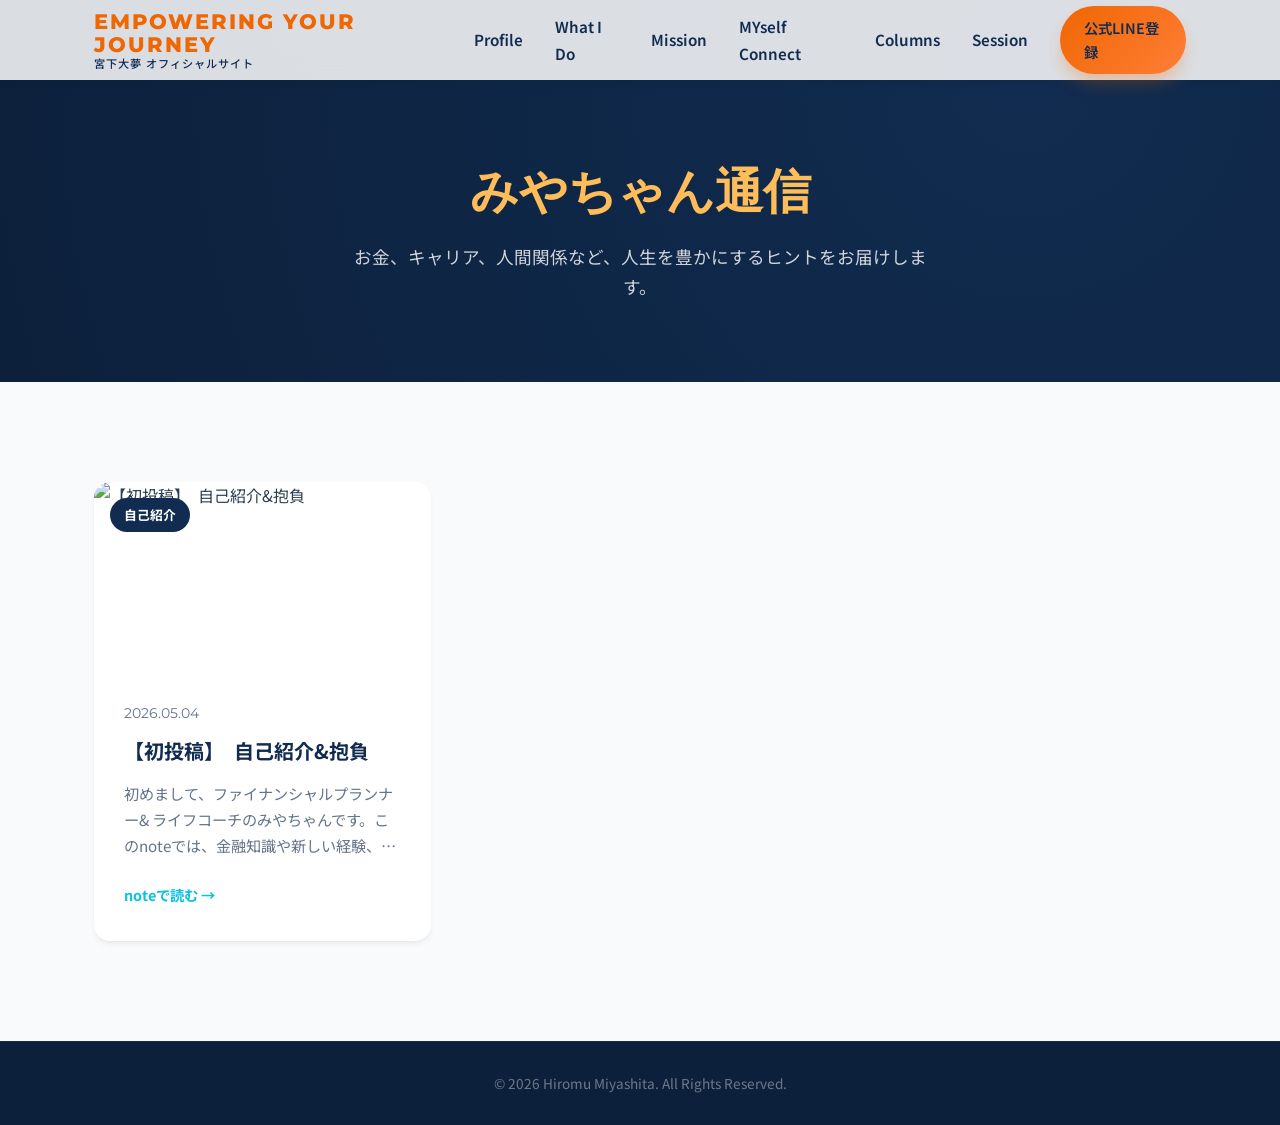
==== notes.html @ f0677389 "feat: add notes page and columns preview section with actual note article" ====
<!DOCTYPE html>
<html lang="ja">

<head>
  <meta charset="UTF-8">
  <meta name="viewport" content="width=device-width, initial-scale=1.0">
  <meta name="description"
    content="ファイナンシャル＆ライフコーチ宮下大夢の公式コラム「みやちゃん通信」。お金、キャリア、人間関係など、人生を豊かにするヒントをお届けします。">
  <title>みやちゃん通信 (Columns) | 宮下大夢</title>
  <link rel="stylesheet" href="style.css">
</head>

<body>
  <!-- --- HEADER --- -->
  <header>
    <div class="container header-container">
      <a href="index.html" class="logo">
        <span class="logo-main">EMPOWERING YOUR JOURNEY</span>
        <span class="logo-sub">宮下大夢 オフィシャルサイト</span>
      </a>
      <nav>
        <ul class="nav-links">
          <li><a href="index.html#profile">Profile</a></li>
          <li><a href="index.html#services">What I Do</a></li>
          <li><a href="index.html#mvv">Mission</a></li>
          <li><a href="index.html#myself">MYself Connect</a></li>
          <li><a href="notes.html">Columns</a></li>
          <li><a href="index.html#session">Session</a></li>
          <li><a href="https://lin.ee/aeJxuSj" target="_blank" class="btn btn-primary btn-header">公式LINE登録</a></li>
        </ul>
      </nav>
    </div>
  </header>

  <!-- --- PAGE HERO --- -->
  <section class="page-hero">
    <div class="container">
      <h1 class="page-title">みやちゃん通信</h1>
      <p class="page-subtitle">お金、キャリア、人間関係など、人生を豊かにするヒントをお届けします。</p>
    </div>
  </section>

  <!-- --- NOTES LIST SECTION --- -->
  <section class="section section-bg-light">
    <div class="container">
      <div class="notes-grid">
        <!-- Card 1 -->
        <a href="https://note.com/lfins_miyachan/n/nfc648cda6471" class="note-card" target="_blank">
          <div class="note-image-wrapper">
            <img src="https://assets.st-note.com/production/uploads/images/272771747/rectangle_large_type_2_e7031c08a350e92923733a810b26d873.png?fit=bounds&quality=85&width=1280" alt="【初投稿】　自己紹介&amp;抱負" class="note-image">
            <span class="note-category">自己紹介</span>
          </div>
          <div class="note-content">
            <div class="note-date">2026.05.04</div>
            <h3 class="note-title">【初投稿】　自己紹介&amp;抱負</h3>
            <p class="note-excerpt">初めまして、ファイナンシャルプランナー&amp; ライフコーチのみやちゃんです。このnoteでは、金融知識や新しい経験、気づきなどを発信していきます。</p>
            <span class="note-readmore">noteで読む &rarr;</span>
          </div>
        </a>
      </div>
    </div>
  </section>

  <!-- --- FOOTER --- -->
  <footer>
    <div class="container">
      <p>&copy; 2026 Hiromu Miyashita. All Rights Reserved.</p>
    </div>
  </footer>

</body>
</html>
---- style.css ----
/* ==========================================
   Hiromu Miyashita Portfolio Site Stylesheet
   ========================================== */

/* --- Google Fonts --- */
@import url('https://fonts.googleapis.com/css2?family=Montserrat:wght@400;600;800&family=Noto+Sans+JP:wght@400;500;700;900&display=swap');

/* --- Custom Properties --- */
:root {
  --color-navy: #112c50;
  --color-orange: #ef6602;
  --color-gold: #ffbd59;
  --color-teal: #0cc0df;
  --color-text-dark: #2c3e50;
  --color-text-light: #64748b;
  --color-bg-white: #ffffff;
  --color-bg-light: #f8fafc;
  --color-bg-accent: #eef2f6;
  --color-blue-gray: #d7dfe9;
  
  --font-base: 'Noto Sans JP', sans-serif;
  --font-accent: 'Montserrat', sans-serif;
  
  --container-width: 1140px;
  --transition-smooth: all 0.3s cubic-bezier(0.4, 0, 0.2, 1);
  --shadow-subtle: 0 4px 6px -1px rgb(0 0 0 / 0.05), 0 2px 4px -2px rgb(0 0 0 / 0.05);
  --shadow-medium: 0 10px 15px -3px rgb(0 0 0 / 0.08), 0 4px 6px -4px rgb(0 0 0 / 0.08);
  --shadow-premium: 0 20px 25px -5px rgb(17 44 80 / 0.08), 0 8px 10px -6px rgb(17 44 80 / 0.08);
}

/* --- Base & Reset --- */
*, *::before, *::after {
  box-sizing: border-box;
  margin: 0;
  padding: 0;
}

html {
  scroll-behavior: smooth;
}

body {
  font-family: var(--font-base);
  color: var(--color-text-dark);
  background-color: var(--color-bg-white);
  line-height: 1.7;
  overflow-x: hidden;
  -webkit-font-smoothing: antialiased;
  -moz-osx-font-smoothing: grayscale;
}

/* --- Typography --- */
h1, h2, h3, h4, h5, h6 {
  font-weight: 700;
  line-height: 1.3;
}

a {
  color: inherit;
  text-decoration: none;
  transition: var(--transition-smooth);
}

/* --- Layout Components --- */
.container {
  width: 100%;
  max-width: var(--container-width);
  margin: 0 auto;
  padding: 0 24px;
}

.section {
  padding: 100px 0;
  position: relative;
}

.section-bg-light {
  background-color: var(--color-bg-light);
}

.section-bg-navy {
  background-color: var(--color-navy);
  color: var(--color-bg-white);
}

.section-title {
  font-size: 2.5rem;
  text-align: center;
  margin-bottom: 60px;
  position: relative;
  font-family: var(--font-accent);
  text-transform: uppercase;
  letter-spacing: 1px;
}

.section-title::after {
  content: '';
  display: block;
  width: 60px;
  height: 4px;
  background-color: var(--color-orange);
  margin: 15px auto 0;
  border-radius: 2px;
}

.section-title.navy::after {
  background-color: var(--color-gold);
}

.section-subtitle {
  text-align: center;
  font-size: 1.1rem;
  color: var(--color-text-light);
  margin-top: -45px;
  margin-bottom: 60px;
}

.section-bg-navy .section-subtitle {
  color: rgba(255, 255, 255, 0.7);
}

/* --- Buttons & UI Elements --- */
.btn {
  display: inline-flex;
  align-items: center;
  justify-content: center;
  padding: 16px 36px;
  font-weight: 700;
  border-radius: 50px;
  transition: var(--transition-smooth);
  cursor: pointer;
  border: none;
  font-size: 1.05rem;
  gap: 10px;
}

.btn-primary {
  background: linear-gradient(135deg, var(--color-orange), #ff7e36);
  color: var(--color-bg-white);
  box-shadow: 0 10px 20px -5px rgba(239, 102, 2, 0.4);
}

.btn-primary:hover {
  transform: translateY(-3px);
  box-shadow: 0 15px 25px -5px rgba(239, 102, 2, 0.6);
}

.btn-line {
  background: linear-gradient(135deg, #06c755, #05b04b);
  color: var(--color-bg-white);
  box-shadow: 0 10px 20px -5px rgba(6, 199, 85, 0.4);
  font-size: 1.1rem;
  padding: 18px 45px;
}

.btn-line:hover {
  transform: translateY(-3px);
  box-shadow: 0 15px 25px -5px rgba(6, 199, 85, 0.6);
}

.btn-secondary {
  background-color: transparent;
  color: var(--color-navy);
  border: 2px solid var(--color-navy);
}

.btn-secondary:hover {
  background-color: var(--color-navy);
  color: var(--color-bg-white);
}

.section-bg-navy .btn-secondary {
  color: var(--color-bg-white);
  border-color: var(--color-bg-white);
}

.section-bg-navy .btn-secondary:hover {
  background-color: var(--color-bg-white);
  color: var(--color-navy);
}

/* --- Header Section --- */
header {
  position: fixed;
  top: 0;
  left: 0;
  right: 0;
  z-index: 1000;
  background-color: rgba(255, 255, 255, 0.85);
  backdrop-filter: blur(12px);
  -webkit-backdrop-filter: blur(12px);
  box-shadow: 0 2px 10px rgba(0, 0, 0, 0.05);
  transition: var(--transition-smooth);
}

.header-container {
  display: flex;
  align-items: center;
  justify-content: space-between;
  height: 80px;
}

.logo {
  display: flex;
  flex-direction: column;
  line-height: 1.1;
}

.logo-main {
  font-family: var(--font-accent);
  font-weight: 800;
  font-size: 1.3rem;
  letter-spacing: 2px;
  color: var(--color-orange);
}

.logo-sub {
  font-size: 0.7rem;
  font-weight: 500;
  color: var(--color-navy);
  letter-spacing: 1px;
}

.nav-links {
  display: flex;
  list-style: none;
  gap: 32px;
  align-items: center;
}

.nav-links a {
  font-size: 0.95rem;
  font-weight: 600;
  color: var(--color-navy);
}

.nav-links a:hover {
  color: var(--color-orange);
}

.nav-links .btn-header {
  padding: 10px 24px;
  font-size: 0.9rem;
}

/* --- Hero Section --- */
.hero {
  min-height: 100vh;
  display: flex;
  align-items: center;
  padding-top: 120px;
  background: radial-gradient(circle at 80% 20%, #f6f9fc 0%, #eef2f7 100%);
  position: relative;
}

.hero-grid {
  display: grid;
  grid-template-columns: 1.1fr 0.9fr;
  gap: 40px;
  align-items: center;
}

.hero-tag {
  display: inline-block;
  font-family: var(--font-accent);
  font-weight: 700;
  font-size: 0.9rem;
  letter-spacing: 3px;
  color: var(--color-navy);
  margin-bottom: 20px;
  text-transform: uppercase;
}

.hero-title {
  font-size: 3.2rem;
  color: var(--color-navy);
  margin-bottom: 24px;
  line-height: 1.25;
}

.hero-title span {
  color: var(--color-orange);
}

.hero-subtitle {
  font-size: 1.4rem;
  font-weight: 500;
  color: var(--color-text-light);
  margin-bottom: 40px;
  line-height: 1.5;
}

.hero-buttons {
  display: flex;
  gap: 20px;
}

.hero-image-wrapper {
  position: relative;
}

.hero-image-decor {
  position: absolute;
  top: -20px;
  right: -20px;
  width: 100%;
  height: 100%;
  border: 8px solid var(--color-gold);
  border-radius: 20px;
  z-index: 1;
  pointer-events: none;
}

.hero-image {
  width: 100%;
  border-radius: 20px;
  box-shadow: var(--shadow-premium);
  position: relative;
  z-index: 2;
  display: block;
}

/* --- Profile Section --- */
.profile-grid {
  display: grid;
  grid-template-columns: 0.8fr 1.2fr;
  gap: 60px;
  align-items: flex-start;
}

.profile-image-container {
  position: relative;
}

.profile-image {
  width: 100%;
  border-radius: 16px;
  box-shadow: var(--shadow-medium);
}

.profile-badge {
  position: absolute;
  bottom: -20px;
  left: 50%;
  transform: translateX(-50%);
  background-color: var(--color-teal);
  color: var(--color-bg-white);
  padding: 10px 24px;
  border-radius: 30px;
  font-weight: 700;
  font-size: 0.9rem;
  box-shadow: var(--shadow-subtle);
  white-space: nowrap;
}

.profile-bio {
  font-size: 1.05rem;
  color: var(--color-text-dark);
}

.profile-bio p {
  margin-bottom: 20px;
  text-align: justify;
}

.profile-hobbies {
  background-color: var(--color-bg-accent);
  padding: 24px;
  border-radius: 12px;
  margin-top: 30px;
  border-left: 6px solid var(--color-orange);
}

.profile-hobbies h3 {
  font-size: 1.2rem;
  color: var(--color-navy);
  margin-bottom: 12px;
}

.profile-hobbies p {
  margin-bottom: 0;
  font-size: 1rem;
  color: var(--color-text-light);
}

/* --- What I do Section --- */
.services-grid {
  display: grid;
  grid-template-columns: repeat(auto-fit, minmax(300px, 1fr));
  gap: 30px;
}

.service-card {
  background-color: var(--color-bg-white);
  padding: 40px 30px;
  border-radius: 16px;
  box-shadow: var(--shadow-subtle);
  transition: var(--transition-smooth);
  text-align: center;
  position: relative;
  overflow: hidden;
  border-top: 4px solid transparent;
}

.service-card:hover {
  transform: translateY(-8px);
  box-shadow: var(--shadow-premium);
  border-top-color: var(--color-teal);
}

.service-icon {
  width: 70px;
  height: 70px;
  margin: 0 auto 24px;
  background-color: rgba(12, 192, 223, 0.1);
  color: var(--color-teal);
  border-radius: 50%;
  display: flex;
  align-items: center;
  justify-content: center;
  transition: var(--transition-smooth);
}

.service-card:hover .service-icon {
  background-color: var(--color-teal);
  color: var(--color-bg-white);
  transform: rotateY(180deg);
}

.service-title {
  font-size: 1.3rem;
  color: var(--color-navy);
  margin-bottom: 16px;
}

.service-card p {
  font-size: 0.95rem;
  color: var(--color-text-light);
}

.services-cta {
  text-align: center;
  margin-top: 60px;
}

/* --- Mission / Vision / Value Section --- */
.mvv-cards {
  display: flex;
  flex-direction: column;
  gap: 40px;
}

.mvv-card {
  display: grid;
  grid-template-columns: 250px 1fr;
  background-color: var(--color-bg-white);
  border-radius: 16px;
  box-shadow: var(--shadow-subtle);
  overflow: hidden;
  transition: var(--transition-smooth);
}

.mvv-card:hover {
  transform: scale(1.01);
  box-shadow: var(--shadow-medium);
}

.mvv-label {
  background-color: var(--color-navy);
  color: var(--color-bg-white);
  display: flex;
  flex-direction: column;
  align-items: center;
  justify-content: center;
  padding: 30px;
  text-align: center;
}

.mvv-label h3 {
  font-family: var(--font-accent);
  font-size: 2.2rem;
  font-weight: 800;
  color: var(--color-gold);
}

.mvv-label span {
  font-size: 1rem;
  font-weight: 600;
  margin-top: 5px;
  opacity: 0.8;
}

.mvv-content {
  padding: 40px;
  display: flex;
  flex-direction: column;
  justify-content: center;
}

.mvv-quote {
  font-size: 1.5rem;
  font-weight: 700;
  color: var(--color-navy);
  margin-bottom: 16px;
  line-height: 1.4;
  border-left: 4px solid var(--color-orange);
  padding-left: 16px;
}

.mvv-description {
  font-size: 1.05rem;
  color: var(--color-text-light);
}

/* Color variations for MVV */
.mvv-card:nth-child(2) .mvv-label {
  background-color: var(--color-orange);
}
.mvv-card:nth-child(2) .mvv-label h3 {
  color: var(--color-bg-white);
}

.mvv-card:nth-child(3) .mvv-label {
  background-color: var(--color-teal);
}
.mvv-card:nth-child(3) .mvv-label h3 {
  color: var(--color-bg-white);
}

/* --- Testimonials Section --- */
.testimonials-grid {
  display: grid;
  grid-template-columns: 1fr 1fr;
  gap: 40px;
}

.testimonial-card {
  background-color: rgba(255, 255, 255, 0.05);
  border: 1px solid rgba(255, 255, 255, 0.1);
  border-radius: 16px;
  padding: 40px;
  position: relative;
  display: flex;
  flex-direction: column;
  justify-content: space-between;
}

.testimonial-quote {
  font-size: 1.25rem;
  font-weight: 700;
  line-height: 1.5;
  margin-bottom: 24px;
  color: var(--color-gold);
}

.testimonial-quote::before {
  content: "“";
  font-size: 4rem;
  font-family: serif;
  position: absolute;
  top: 10px;
  left: 20px;
  opacity: 0.15;
  color: var(--color-bg-white);
}

.testimonial-author {
  display: flex;
  align-items: center;
  gap: 16px;
}

.testimonial-avatar {
  width: 50px;
  height: 50px;
  border-radius: 50%;
  background-color: var(--color-gold);
  display: flex;
  align-items: center;
  justify-content: center;
  color: var(--color-navy);
  font-weight: 700;
  font-size: 1.2rem;
}

.testimonial-info h4 {
  font-size: 1rem;
  font-weight: 600;
}

.testimonial-info p {
  font-size: 0.85rem;
  color: rgba(255, 255, 255, 0.6);
}

.activities-container {
  margin-top: 80px;
  background-color: rgba(255, 255, 255, 0.03);
  border-radius: 16px;
  padding: 40px;
  border: 1px solid rgba(255, 255, 255, 0.05);
}

.activities-title {
  font-size: 1.5rem;
  text-align: center;
  color: var(--color-gold);
  margin-bottom: 30px;
}

.activities-list {
  display: grid;
  grid-template-columns: repeat(auto-fit, minmax(220px, 1fr));
  gap: 20px;
  list-style: none;
}

.activities-list li {
  background-color: rgba(255, 255, 255, 0.05);
  padding: 16px 20px;
  border-radius: 8px;
  font-weight: 500;
  text-align: center;
  transition: var(--transition-smooth);
}

.activities-list li:hover {
  background-color: var(--color-orange);
  transform: translateY(-3px);
}

/* --- MYself Connect Section --- */
.myself-grid {
  display: grid;
  grid-template-columns: 1fr 1fr;
  gap: 60px;
  align-items: center;
}

.myself-image {
  width: 100%;
  border-radius: 16px;
  box-shadow: var(--shadow-medium);
}

.myself-title-decor {
  color: var(--color-teal);
  font-family: var(--font-accent);
  font-weight: 800;
  letter-spacing: 1px;
  margin-bottom: 8px;
  font-size: 1rem;
}

.myself-desc {
  font-size: 1.1rem;
  color: var(--color-text-dark);
  margin-bottom: 30px;
}

.myself-effects {
  background-color: var(--color-bg-accent);
  padding: 30px;
  border-radius: 16px;
}

.myself-effects h3 {
  font-size: 1.25rem;
  color: var(--color-navy);
  margin-bottom: 20px;
  display: flex;
  align-items: center;
  gap: 10px;
}

.myself-effects-list {
  list-style: none;
  display: grid;
  gap: 12px;
}

.myself-effects-list li {
  position: relative;
  padding-left: 28px;
  font-weight: 500;
}

.myself-effects-list li::before {
  content: "✓";
  position: absolute;
  left: 0;
  color: var(--color-teal);
  font-weight: 800;
  font-size: 1.1rem;
}

.myself-footer {
  margin-top: 20px;
  font-size: 0.85rem;
  color: var(--color-text-light);
}

/* --- Miyashita x MYself Connect --- */
.collab-concept {
  text-align: center;
  font-size: 1.8rem;
  font-weight: 800;
  color: var(--color-navy);
  margin-bottom: 60px;
  padding: 24px;
  background-color: var(--color-bg-light);
  border-radius: 12px;
  border-left: 6px solid var(--color-teal);
}

.collab-grid {
  display: grid;
  grid-template-columns: 1fr 1fr;
  gap: 40px;
}

.collab-box {
  background-color: var(--color-bg-white);
  padding: 40px;
  border-radius: 16px;
  box-shadow: var(--shadow-subtle);
}

.collab-box h3 {
  font-size: 1.4rem;
  color: var(--color-navy);
  margin-bottom: 24px;
  position: relative;
  padding-left: 14px;
}

.collab-box h3::before {
  content: "";
  position: absolute;
  left: 0;
  top: 4px;
  bottom: 4px;
  width: 4px;
  background-color: var(--color-orange);
}

.collab-box:nth-child(2) h3::before {
  background-color: var(--color-teal);
}

.collab-list {
  list-style: none;
  display: grid;
  gap: 16px;
}

.collab-list li {
  font-weight: 500;
  display: flex;
  align-items: flex-start;
  gap: 12px;
}

.collab-list li svg {
  flex-shrink: 0;
  margin-top: 4px;
}

.session-info {
  margin-top: 50px;
  background-color: var(--color-navy);
  color: var(--color-bg-white);
  padding: 40px;
  border-radius: 16px;
  text-align: center;
  box-shadow: var(--shadow-medium);
}

.session-info h3 {
  font-size: 1.5rem;
  margin-bottom: 16px;
  color: var(--color-gold);
}

.session-info p {
  font-size: 1.1rem;
  max-width: 800px;
  margin: 0 auto 30px;
}

.session-details {
  display: flex;
  justify-content: center;
  gap: 40px;
  flex-wrap: wrap;
}

.session-detail-item {
  background-color: rgba(255, 255, 255, 0.08);
  padding: 20px 30px;
  border-radius: 8px;
  min-width: 200px;
}

.session-detail-item h4 {
  font-size: 1.1rem;
  color: var(--color-gold);
  margin-bottom: 8px;
}

.session-detail-item p {
  font-size: 0.95rem;
  margin-bottom: 0;
}

/* --- Contact & Footer --- */
.contact-section {
  text-align: center;
  background: linear-gradient(135deg, var(--color-navy) 0%, #1e4577 100%);
  color: var(--color-bg-white);
  padding: 100px 0 60px;
}

.contact-box {
  max-width: 800px;
  margin: 0 auto;
}

.contact-logo {
  font-family: var(--font-accent);
  font-size: 1.8rem;
  font-weight: 800;
  color: var(--color-gold);
  letter-spacing: 2px;
  margin-bottom: 24px;
}

.contact-text {
  font-size: 1.3rem;
  line-height: 1.6;
  margin-bottom: 48px;
}
.contact-socials {
  margin-top: 60px;
  border-top: 1px solid rgba(255, 255, 255, 0.1);
  padding-top: 40px;
}

.social-title {
  font-size: 0.9rem;
  text-transform: uppercase;
  letter-spacing: 2px;
  margin-bottom: 20px;
  color: rgba(255, 255, 255, 0.5);
}

.social-links {
  display: flex;
  justify-content: center;
  gap: 24px;
}

.social-icon {
  width: 50px;
  height: 50px;
  border-radius: 50%;
  background-color: rgba(255, 255, 255, 0.08);
  display: flex;
  align-items: center;
  justify-content: center;
  font-size: 1.2rem;
  transition: var(--transition-smooth);
}

.social-icon:hover {
  background-color: var(--color-orange);
  transform: translateY(-5px);
}

footer {
  background-color: #0c203b;
  color: rgba(255, 255, 255, 0.4);
  padding: 30px 0;
  text-align: center;
  font-size: 0.85rem;
  border-top: 1px solid rgba(255, 255, 255, 0.05);
}

/* --- Note / Columns Section --- */
.page-hero {
  padding: 160px 0 80px;
  background: radial-gradient(circle at 80% 20%, var(--color-navy) 0%, #0c203b 100%);
  color: var(--color-bg-white);
  text-align: center;
}

.page-title {
  font-size: 3rem;
  margin-bottom: 20px;
  font-family: var(--font-accent);
  color: var(--color-gold);
}

.page-subtitle {
  font-size: 1.1rem;
  opacity: 0.8;
  max-width: 600px;
  margin: 0 auto;
}

.notes-grid {
  display: grid;
  grid-template-columns: repeat(auto-fill, minmax(320px, 1fr));
  gap: 40px;
}

.note-card {
  background-color: var(--color-bg-white);
  border-radius: 16px;
  overflow: hidden;
  box-shadow: var(--shadow-subtle);
  display: flex;
  flex-direction: column;
  transition: var(--transition-smooth);
  text-decoration: none;
  color: inherit;
  border-bottom: 4px solid transparent;
}

.note-card:hover {
  transform: translateY(-8px);
  box-shadow: var(--shadow-medium);
  border-bottom-color: var(--color-orange);
}

.note-image-wrapper {
  position: relative;
  width: 100%;
  padding-top: 56.25%; /* 16:9 Aspect Ratio */
  overflow: hidden;
}

.note-image {
  position: absolute;
  top: 0;
  left: 0;
  width: 100%;
  height: 100%;
  object-fit: cover;
  transition: transform 0.5s ease;
}

.note-card:hover .note-image {
  transform: scale(1.05);
}

.note-category {
  position: absolute;
  top: 16px;
  left: 16px;
  background-color: var(--color-navy);
  color: var(--color-bg-white);
  padding: 6px 14px;
  border-radius: 30px;
  font-size: 0.8rem;
  font-weight: 700;
  z-index: 1;
}

.note-content {
  padding: 30px;
  flex-grow: 1;
  display: flex;
  flex-direction: column;
}

.note-date {
  font-size: 0.85rem;
  color: var(--color-text-light);
  margin-bottom: 12px;
  font-family: var(--font-accent);
}

.note-title {
  font-size: 1.25rem;
  line-height: 1.4;
  margin-bottom: 16px;
  color: var(--color-navy);
  transition: var(--transition-smooth);
}

.note-card:hover .note-title {
  color: var(--color-orange);
}

.note-excerpt {
  font-size: 0.95rem;
  color: var(--color-text-light);
  margin-bottom: 24px;
  flex-grow: 1;
  display: -webkit-box;
  -webkit-line-clamp: 3;
  -webkit-box-orient: vertical;
  overflow: hidden;
}

.note-readmore {
  font-size: 0.9rem;
  font-weight: 700;
  color: var(--color-teal);
  align-self: flex-start;
  transition: var(--transition-smooth);
}

.note-card:hover .note-readmore {
  color: var(--color-orange);
}

/* Pagination */
.pagination {
  display: flex;
  justify-content: center;
  align-items: center;
  gap: 12px;
  margin-top: 60px;
}

.page-link {
  display: inline-flex;
  align-items: center;
  justify-content: center;
  width: 40px;
  height: 40px;
  border-radius: 50%;
  background-color: var(--color-bg-white);
  color: var(--color-navy);
  font-weight: 600;
  box-shadow: var(--shadow-subtle);
  transition: var(--transition-smooth);
}

.page-link:hover {
  background-color: var(--color-bg-accent);
  color: var(--color-orange);
}

.page-link.active {
  background-color: var(--color-navy);
  color: var(--color-bg-white);
}

.page-link.next {
  width: auto;
  padding: 0 20px;
  border-radius: 20px;
}

/* Preview Section in Home */
.notes-preview-section {
  padding: 100px 0;
  background-color: var(--color-bg-light);
}

.notes-preview-cta {
  text-align: center;
  margin-top: 50px;
}

/* --- Responsive Adaptations --- */
@media (max-width: 992px) {
  .hero-grid {
    grid-template-columns: 1fr;
    text-align: center;
    gap: 50px;
  }
  
  .hero-image-wrapper {
    max-width: 500px;
    margin: 0 auto;
  }
  
  .hero-buttons {
    justify-content: center;
  }
  
  .profile-grid {
    grid-template-columns: 1fr;
    gap: 40px;
  }
  
  .profile-image-container {
    max-width: 400px;
    margin: 0 auto;
  }
  
  .mvv-card {
    grid-template-columns: 1fr;
  }
  
  .mvv-label {
    padding: 40px;
  }
  
  .testimonials-grid {
    grid-template-columns: 1fr;
  }
  
  .myself-grid {
    grid-template-columns: 1fr;
    gap: 40px;
  }
  
  .collab-grid {
    grid-template-columns: 1fr;
  }
}

@media (max-width: 768px) {
  .section {
    padding: 70px 0;
  }
  
  .hero-title {
    font-size: 2.3rem;
  }
  
  .hero-subtitle {
    font-size: 1.15rem;
  }
  
  .hero-buttons {
    flex-direction: column;
    align-items: stretch;
    width: 100%;
    max-width: 320px;
    margin: 0 auto;
  }
  
  .nav-links {
    display: none; /* In a real app, a hamburger menu would be added here */
  }
  
  .section-title {
    font-size: 2rem;
    margin-bottom: 40px;
  }
  
  .contact-text {
    font-size: 1.1rem;
  }
  
  .session-details {
    flex-direction: column;
    align-items: stretch;
  }
}
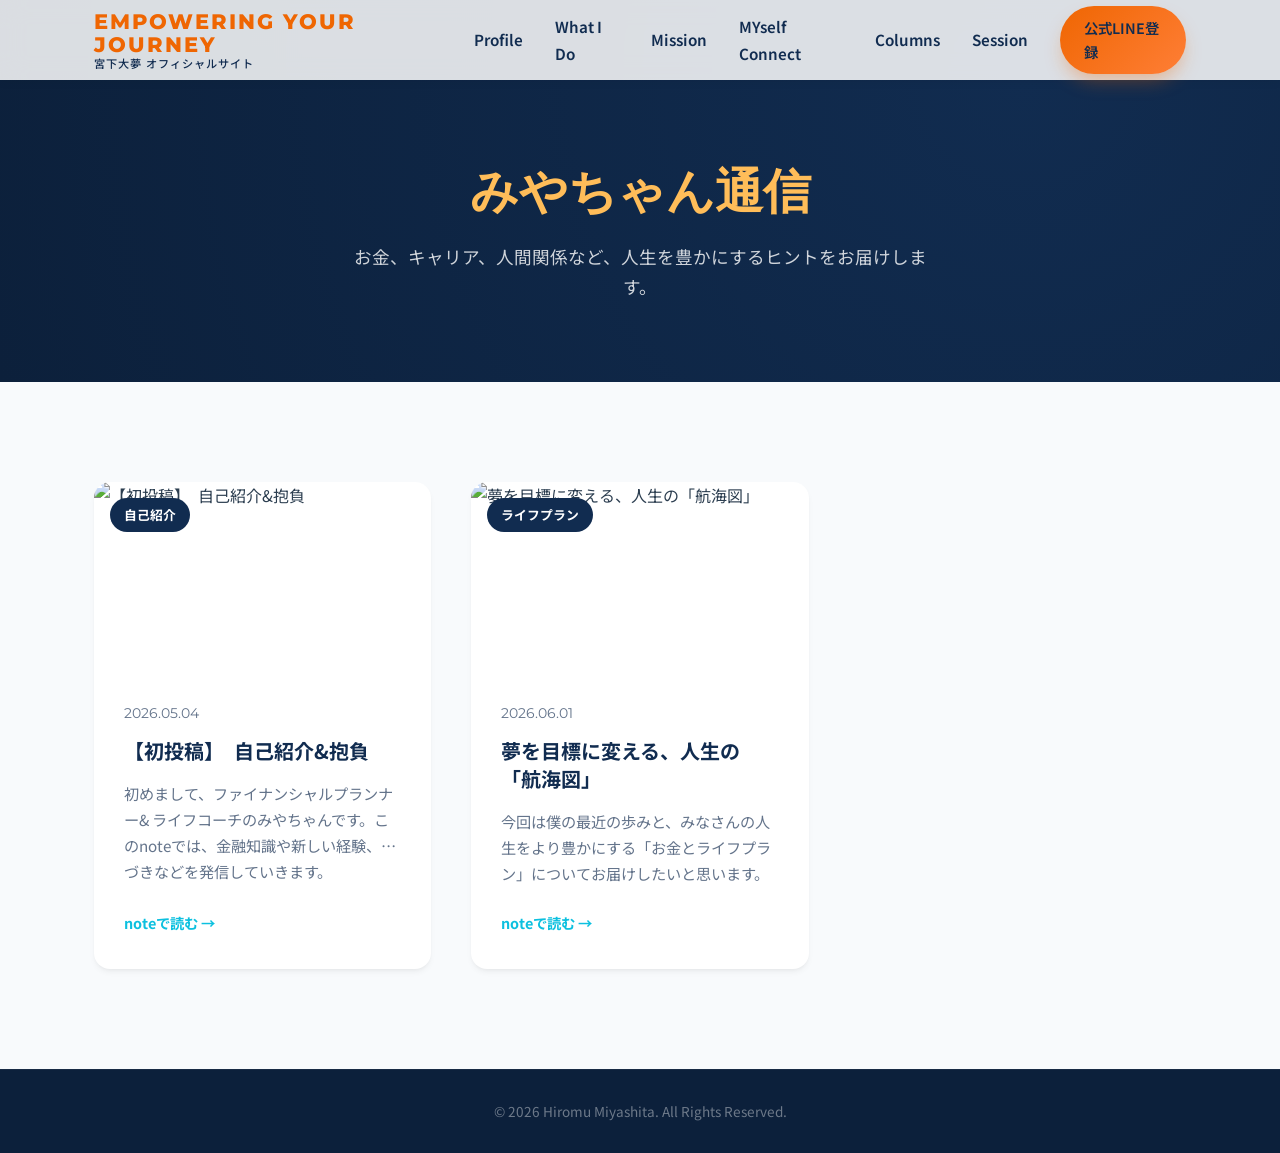
==== commit 6be0f9b0: "feat: add second note article to columns section" ====
--- a/notes.html
+++ b/notes.html
@@ -57,6 +57,20 @@
             <span class="note-readmore">noteで読む &rarr;</span>
           </div>
         </a>
+
+        <!-- Card 2 -->
+        <a href="https://note.com/lfins_miyachan/n/n11ea39b8c2f6" class="note-card" target="_blank">
+          <div class="note-image-wrapper">
+            <img src="https://assets.st-note.com/production/uploads/images/281484627/rectangle_large_type_2_170e4d975d2764b32be22bb430e1d041.png?fit=bounds&quality=85&width=1280" alt="夢を目標に変える、人生の「航海図」" class="note-image">
+            <span class="note-category">ライフプラン</span>
+          </div>
+          <div class="note-content">
+            <div class="note-date">2026.06.01</div>
+            <h3 class="note-title">夢を目標に変える、人生の「航海図」</h3>
+            <p class="note-excerpt">今回は僕の最近の歩みと、みなさんの人生をより豊かにする「お金とライフプラン」についてお届けしたいと思います。</p>
+            <span class="note-readmore">noteで読む &rarr;</span>
+          </div>
+        </a>
       </div>
     </div>
   </section>
